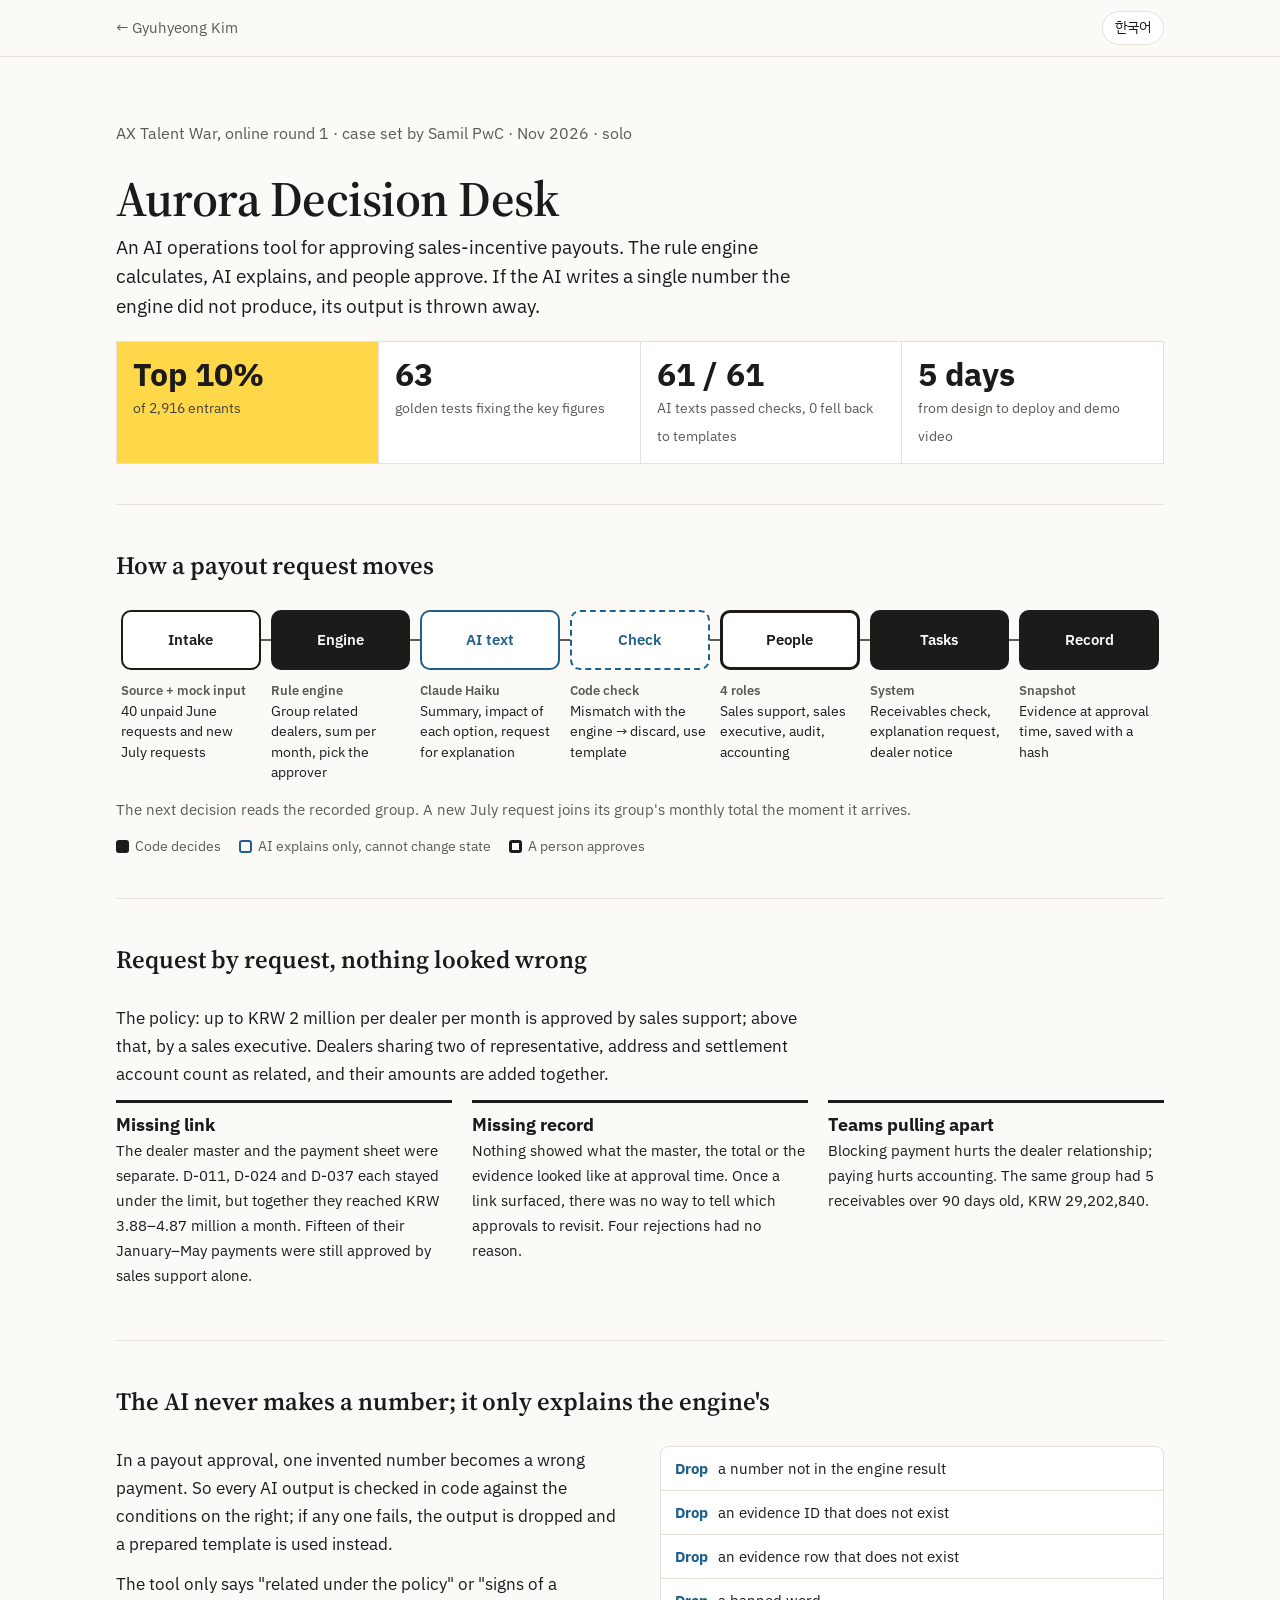
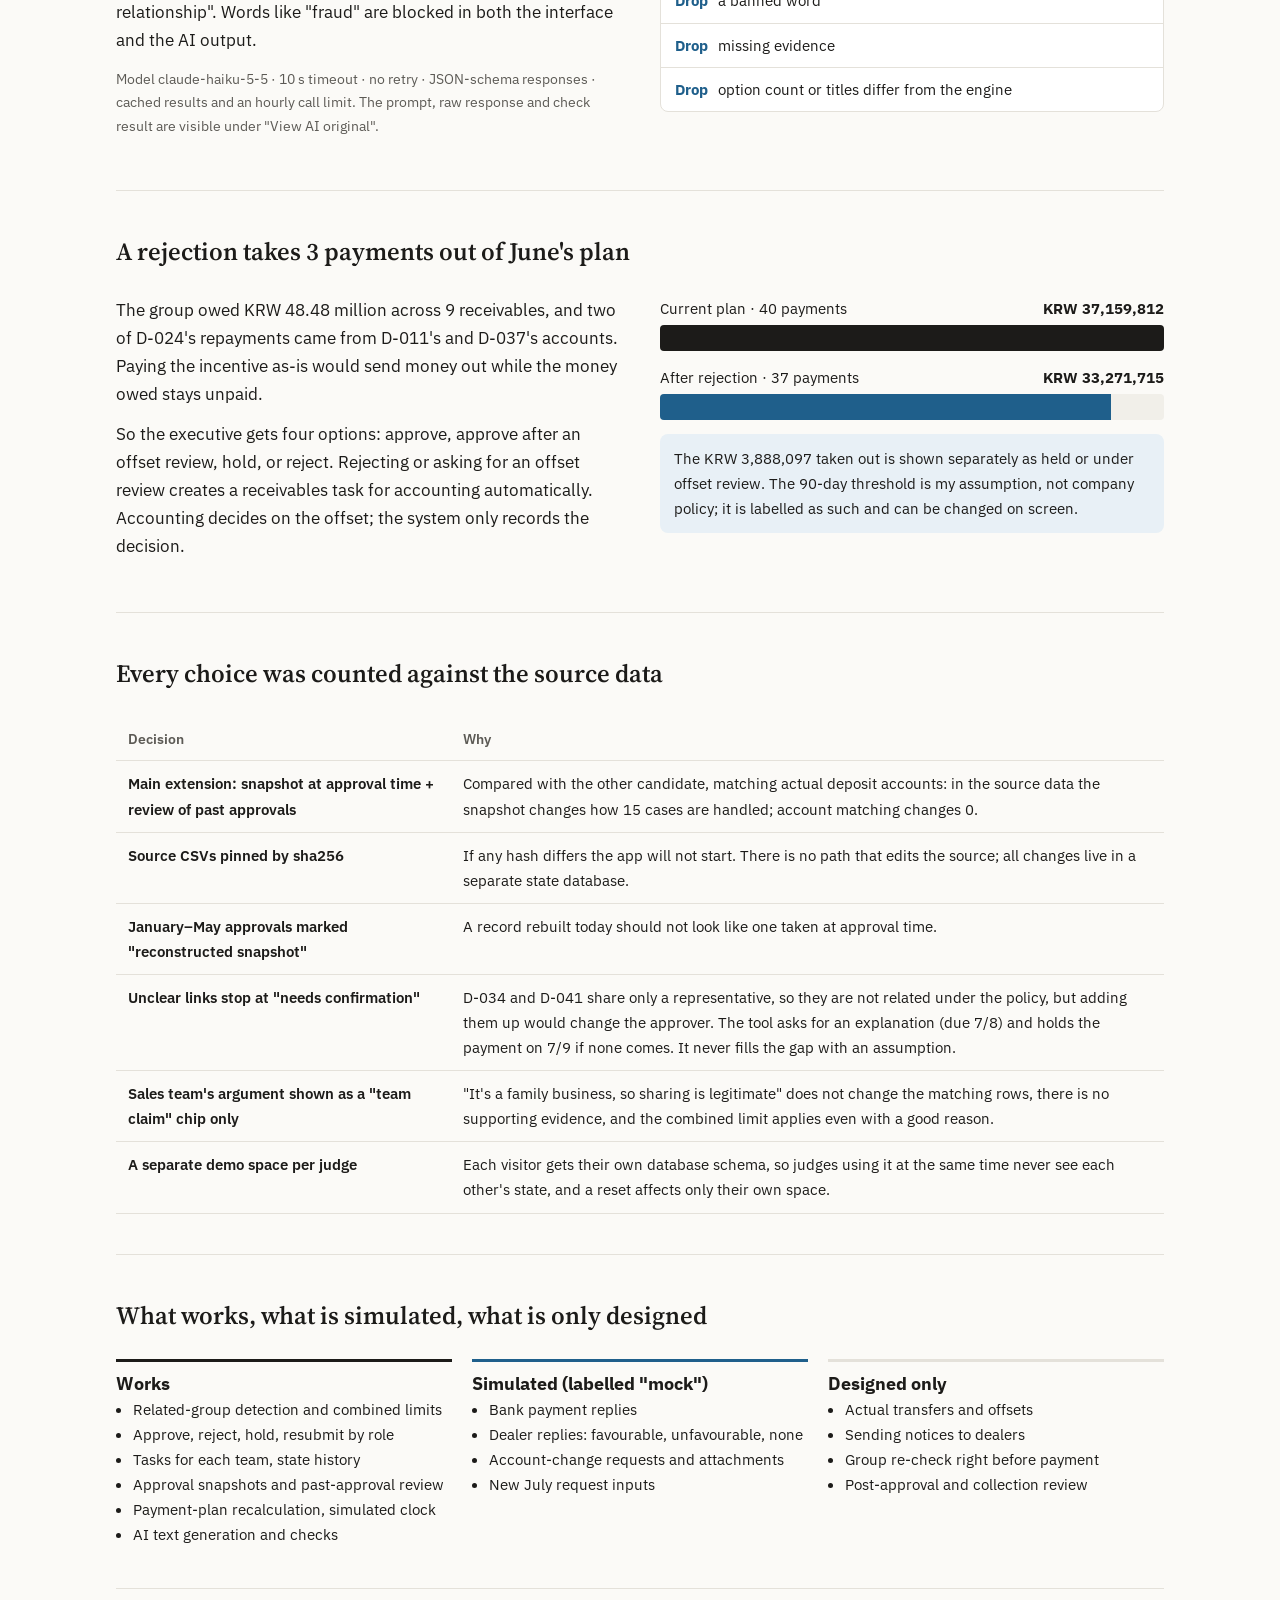
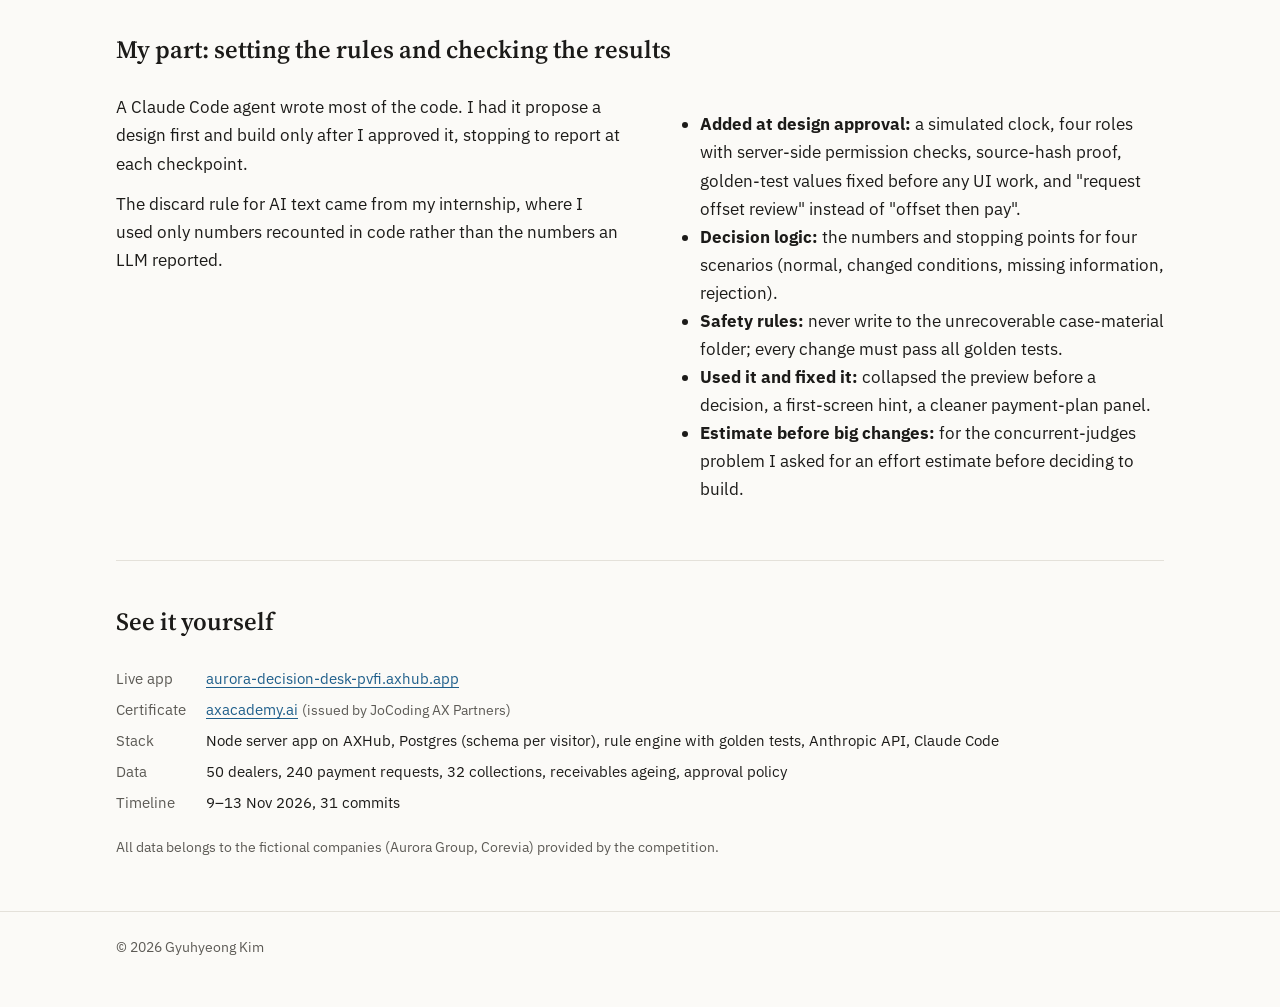
==== aurora-decision-desk.html @ c21381fa "Add Aurora Decision Desk (AX Talent War) case study Co-Authored-By: Claude Opus 5.5 <noreply@anthrop" ====
<!doctype html>
<html lang="en">
<head>
  <meta charset="utf-8">
  <meta name="viewport" content="width=device-width, initial-scale=1">
  <title>Aurora Decision Desk · Gyuhyeong Kim</title>
  <meta name="description" content="Case study: an approval tool for sales-incentive payouts built solo for the AX Talent War (Samil PwC case). Top 10% of 2,916 entrants.">
  <link rel="preconnect" href="https://fonts.googleapis.com">
  <link rel="preconnect" href="https://fonts.gstatic.com" crossorigin>
  <link href="https://fonts.googleapis.com/css2?family=IBM+Plex+Sans+KR:wght@400;600&family=IBM+Plex+Sans:wght@400;600&family=Source+Serif+4:opsz,wght@8..60,600&display=swap" rel="stylesheet">
  <link rel="stylesheet" href="styles.css">
  <script>
    try {
      var saved = localStorage.getItem("lang");
      if (saved === "ko" || saved === "en") document.documentElement.lang = saved;
    } catch (e) {}
  </script>
</head>
<body>
  <a class="skip" href="#main"><span lang="en">Skip to content</span><span lang="ko">본문으로 건너뛰기</span></a>

  <header class="site-header">
    <div class="wrap">
      <a class="back" href="index.html#projects"><span lang="en">← Gyuhyeong Kim</span><span lang="ko">← 김규형</span></a>
      <button class="lang-toggle" type="button" id="lang-toggle" aria-label="한국어로 보기">
        <span lang="en">한국어</span><span lang="ko">English</span>
      </button>
    </div>
  </header>

  <main id="main">
    <div class="wrap">

      <div class="hero">
        <p class="meta"><span lang="en">AX Talent War, online round 1 · case set by Samil PwC · Nov 2026 · solo</span><span lang="ko">AX인재전쟁 온라인 1회차 · 삼일PwC 출제 · 2026년 11월 · 개인 참가</span></p>
        <h1>Aurora Decision Desk</h1>
        <p class="lede">
          <span lang="en">An AI operations tool for approving sales-incentive payouts. The rule engine calculates, AI explains, and people approve. If the AI writes a single number the engine did not produce, its output is thrown away.</span>
          <span lang="ko">판매장려금 지급 승인을 돕는 AI 운영 도구입니다. 계산은 규칙 엔진이, 설명은 AI가, 승인은 사람이 맡습니다. AI가 엔진에 없는 숫자를 하나라도 쓰면 그 출력은 버립니다.</span>
        </p>
        <div class="cs-figs">
          <div class="key"><b><span lang="en">Top 10%</span><span lang="ko">상위 10%</span></b><span><span lang="en">of 2,916 entrants</span><span lang="ko">참가자 2,916명 중</span></span></div>
          <div><b>63</b><span><span lang="en">golden tests fixing the key figures</span><span lang="ko">핵심 숫자를 고정한 골든 테스트</span></span></div>
          <div><b>61 / 61</b><span><span lang="en">AI texts passed checks, 0 fell back to templates</span><span lang="ko">AI 문안 검증 통과, 템플릿 대체 0건</span></span></div>
          <div><b><span lang="en">5 days</span><span lang="ko">5일</span></b><span><span lang="en">from design to deploy and demo video</span><span lang="ko">설계부터 배포·시연 영상까지</span></span></div>
        </div>
      </div>

      <section aria-labelledby="flow-h">
        <h2 id="flow-h"><span lang="en">How a payout request moves</span><span lang="ko">지급 요청이 지나가는 길</span></h2>
        <ol class="route">
          <li><div class="dot"><span lang="en">Intake</span><span lang="ko">접수</span></div><div><div class="who"><span lang="en">Source + mock input</span><span lang="ko">원본 · 모의 입력</span></div><div class="what"><span lang="en">40 unpaid June requests and new July requests</span><span lang="ko">6월 미지급 40건과 7월 새 요청</span></div></div></li>
          <li class="eng"><div class="dot"><span lang="en">Engine</span><span lang="ko">엔진 판정</span></div><div><div class="who"><span lang="en">Rule engine</span><span lang="ko">규칙 엔진</span></div><div class="what"><span lang="en">Group related dealers, sum per month, pick the approver</span><span lang="ko">관련자 그룹, 월 합산, 승인권자 결정</span></div></div></li>
          <li class="ai"><div class="dot"><span lang="en">AI text</span><span lang="ko">AI 문안</span></div><div><div class="who">Claude Haiku</div><div class="what"><span lang="en">Summary, impact of each option, request for explanation</span><span lang="ko">판단 요약, 선택지별 영향, 소명 요청</span></div></div></li>
          <li class="gate"><div class="dot"><span lang="en">Check</span><span lang="ko">검증</span></div><div><div class="who"><span lang="en">Code check</span><span lang="ko">코드 검사</span></div><div class="what"><span lang="en">Mismatch with the engine → discard, use template</span><span lang="ko">엔진 값과 다르면 폐기, 템플릿 사용</span></div></div></li>
          <li class="hum"><div class="dot"><span lang="en">People</span><span lang="ko">사람 승인</span></div><div><div class="who"><span lang="en">4 roles</span><span lang="ko">역할 4개</span></div><div class="what"><span lang="en">Sales support, sales executive, audit, accounting</span><span lang="ko">영업지원팀, 영업임원, 감사, 회계</span></div></div></li>
          <li class="eng"><div class="dot"><span lang="en">Tasks</span><span lang="ko">작업 생성</span></div><div><div class="who"><span lang="en">System</span><span lang="ko">시스템</span></div><div class="what"><span lang="en">Receivables check, explanation request, dealer notice</span><span lang="ko">채권 대사, 소명 요청, 거래처 통보</span></div></div></li>
          <li class="eng"><div class="dot"><span lang="en">Record</span><span lang="ko">상태 기록</span></div><div><div class="who"><span lang="en">Snapshot</span><span lang="ko">스냅샷</span></div><div class="what"><span lang="en">Evidence at approval time, saved with a hash</span><span lang="ko">승인 시점 근거를 해시와 함께 저장</span></div></div></li>
        </ol>
        <p class="loopnote"><span lang="en">The next decision reads the recorded group. A new July request joins its group's monthly total the moment it arrives.</span><span lang="ko">기록된 그룹 판정을 다음 판정이 읽습니다. 7월 새 요청은 접수 즉시 같은 그룹으로 합산됩니다.</span></p>
        <ul class="legend">
          <li><i class="l1"></i><span lang="en">Code decides</span><span lang="ko">코드가 결정</span></li>
          <li><i class="l2"></i><span lang="en">AI explains only, cannot change state</span><span lang="ko">AI는 설명만, 상태는 못 바꿈</span></li>
          <li><i class="l3"></i><span lang="en">A person approves</span><span lang="ko">사람이 승인</span></li>
        </ul>
      </section>

      <section aria-labelledby="problem-h">
        <h2 id="problem-h"><span lang="en">Request by request, nothing looked wrong</span><span lang="ko">건별로 보면 규정 위반이 보이지 않았습니다</span></h2>
        <p style="max-width:var(--measure)"><span lang="en">The policy: up to KRW 2 million per dealer per month is approved by sales support; above that, by a sales executive. Dealers sharing two of representative, address and settlement account count as related, and their amounts are added together.</span><span lang="ko">규정은 거래처별 월 200만 원 이하면 영업지원팀 전결, 넘으면 영업임원 승인입니다. 대표자·주소·정산계좌 중 2개 이상이 같으면 관련자로 보고 금액을 합산합니다.</span></p>
        <div class="cols3">
          <div class="cell"><h3><span lang="en">Missing link</span><span lang="ko">정보 공백</span></h3><p><span lang="en">The dealer master and the payment sheet were separate. D-011, D-024 and D-037 each stayed under the limit, but together they reached KRW 3.88–4.87 million a month. Fifteen of their January–May payments were still approved by sales support alone.</span><span lang="ko">거래처 마스터와 지급표가 따로 있었습니다. D-011·D-024·D-037은 요청이 하나하나 200만 원 이하였지만, 묶으면 매달 388만~487만 원이었습니다. 그런데도 1~5월 15건이 전결로 지급됐습니다.</span></p></div>
          <div class="cell"><h3><span lang="en">Missing record</span><span lang="ko">기록 공백</span></h3><p><span lang="en">Nothing showed what the master, the total or the evidence looked like at approval time. Once a link surfaced, there was no way to tell which approvals to revisit. Four rejections had no reason.</span><span lang="ko">승인 당시의 마스터, 합산액, 근거가 남아 있지 않았습니다. 나중에 관계가 드러나도 어느 승인을 다시 봐야 하는지 알 수 없었습니다. 반려 4건은 사유도 없었습니다.</span></p></div>
          <div class="cell"><h3><span lang="en">Teams pulling apart</span><span lang="ko">부서 간 충돌</span></h3><p><span lang="en">Blocking payment hurts the dealer relationship; paying hurts accounting. The same group had 5 receivables over 90 days old, KRW 29,202,840.</span><span lang="ko">지급을 막으면 영업 관계가, 그대로 지급하면 회계가 부담을 집니다. 같은 그룹에 90일 넘게 회수되지 않은 채권이 5건, 29,202,840원 있었습니다.</span></p></div>
        </div>
      </section>

      <section aria-labelledby="ai-h">
        <h2 id="ai-h"><span lang="en">The AI never makes a number; it only explains the engine's</span><span lang="ko">AI는 숫자를 만들지 않고 엔진 결과를 설명만 합니다</span></h2>
        <div class="cols2">
          <div>
            <p><span lang="en">In a payout approval, one invented number becomes a wrong payment. So every AI output is checked in code against the conditions on the right; if any one fails, the output is dropped and a prepared template is used instead.</span><span lang="ko">승인 결정에서 AI가 지어낸 숫자 하나는 잘못된 지급으로 이어집니다. 그래서 AI 출력은 오른쪽 조건을 코드로 검사하고, 하나라도 걸리면 버린 뒤 미리 만든 템플릿 문안을 씁니다.</span></p>
            <p><span lang="en">The tool only says "related under the policy" or "signs of a relationship". Words like "fraud" are blocked in both the interface and the AI output.</span><span lang="ko">판정 표현은 "규정상 동일 관련자"와 "관계 정황"까지만 씁니다. "부정" 같은 단정 표현은 화면 문구와 AI 출력 모두에서 금지어로 막습니다.</span></p>
            <p class="note"><span lang="en">Model claude-haiku-5-5 · 10 s timeout · no retry · JSON-schema responses · cached results and an hourly call limit. The prompt, raw response and check result are visible under "View AI original".</span><span lang="ko">모델 claude-haiku-5-5 · 타임아웃 10초 · 재시도 없음 · JSON 스키마 응답 · 결과 캐시와 시간당 호출 제한. 프롬프트, 원래 응답, 검증 결과는 화면의 "AI 원문 보기"에서 확인할 수 있습니다.</span></p>
          </div>
          <ul class="gate-list">
            <li><b><span lang="en">Drop</span><span lang="ko">폐기</span></b><span lang="en">a number not in the engine result</span><span lang="ko">엔진 결과에 없는 숫자</span></li>
            <li><b><span lang="en">Drop</span><span lang="ko">폐기</span></b><span lang="en">an evidence ID that does not exist</span><span lang="ko">없는 근거 ID</span></li>
            <li><b><span lang="en">Drop</span><span lang="ko">폐기</span></b><span lang="en">an evidence row that does not exist</span><span lang="ko">없는 근거 행</span></li>
            <li><b><span lang="en">Drop</span><span lang="ko">폐기</span></b><span lang="en">a banned word</span><span lang="ko">금지어 사용</span></li>
            <li><b><span lang="en">Drop</span><span lang="ko">폐기</span></b><span lang="en">missing evidence</span><span lang="ko">근거 누락</span></li>
            <li><b><span lang="en">Drop</span><span lang="ko">폐기</span></b><span lang="en">option count or titles differ from the engine</span><span lang="ko">선택지 수나 제목이 엔진과 다름</span></li>
          </ul>
        </div>
      </section>

      <section aria-labelledby="impact-h">
        <h2 id="impact-h"><span lang="en">A rejection takes 3 payments out of June's plan</span><span lang="ko">영업임원이 거절하면 6월 지급 계획이 3건 줄어듭니다</span></h2>
        <div class="cols2">
          <div>
            <p><span lang="en">The group owed KRW 48.48 million across 9 receivables, and two of D-024's repayments came from D-011's and D-037's accounts. Paying the incentive as-is would send money out while the money owed stays unpaid.</span><span lang="ko">같은 그룹에는 미회수 채권 9건 4,848만 원이 있었습니다. D-024가 갚은 돈 2건은 D-011과 D-037의 계좌에서 들어왔습니다. 장려금을 그대로 주면 받을 돈은 그대로 둔 채 줄 돈만 나갑니다.</span></p>
            <p><span lang="en">So the executive gets four options: approve, approve after an offset review, hold, or reject. Rejecting or asking for an offset review creates a receivables task for accounting automatically. Accounting decides on the offset; the system only records the decision.</span><span lang="ko">그래서 영업임원의 선택지를 승인, 상계 검토 요청 후 승인, 보류, 거절 네 가지로 만들었습니다. 거절이나 상계 검토를 고르면 회계에 채권 대사 작업이 자동으로 생깁니다. 상계 실행은 회계가 정하고, 시스템은 그 결정만 기록합니다.</span></p>
          </div>
          <div>
            <div class="bars">
              <div class="bar"><div class="lab"><span><span lang="en">Current plan · 40 payments</span><span lang="ko">지금 계획 · 40건</span></span><b>KRW 37,159,812</b></div><div class="track"><div class="fill" style="width:100%"></div></div></div>
              <div class="bar"><div class="lab"><span><span lang="en">After rejection · 37 payments</span><span lang="ko">거절 반영 뒤 · 37건</span></span><b>KRW 33,271,715</b></div><div class="track"><div class="fill after" style="width:89.5%"></div></div></div>
            </div>
            <p class="callout"><span lang="en">The KRW 3,888,097 taken out is shown separately as held or under offset review. The 90-day threshold is my assumption, not company policy; it is labelled as such and can be changed on screen.</span><span lang="ko">빠진 3,888,097원은 보류와 상계 검토로 따로 표시됩니다. 90일 기준은 회사 규정이 아니라 제가 세운 가정이며, 화면에 가정으로 표시하고 바꿀 수 있게 했습니다.</span></p>
          </div>
        </div>
      </section>

      <section aria-labelledby="dec-h">
        <h2 id="dec-h"><span lang="en">Every choice was counted against the source data</span><span lang="ko">판단마다 원본에서 근거를 셌습니다</span></h2>
        <div class="scroll">
          <table class="cs-table">
            <thead><tr><th><span lang="en">Decision</span><span lang="ko">결정</span></th><th><span lang="en">Why</span><span lang="ko">근거</span></th></tr></thead>
            <tbody>
              <tr><td><span lang="en">Main extension: snapshot at approval time + review of past approvals</span><span lang="ko">필수 확장은 승인 시점 스냅샷과 과거 승인 재검토</span></td><td><span lang="en">Compared with the other candidate, matching actual deposit accounts: in the source data the snapshot changes how 15 cases are handled; account matching changes 0.</span><span lang="ko">다른 후보인 실입금 계좌 대조와 비교했습니다. 원본에서 처리가 실제로 바뀌는 건수가 스냅샷 쪽은 15건, 계좌 대조는 0건이었습니다.</span></td></tr>
              <tr><td><span lang="en">Source CSVs pinned by sha256</span><span lang="ko">원본 CSV 4개를 sha256으로 고정</span></td><td><span lang="en">If any hash differs the app will not start. There is no path that edits the source; all changes live in a separate state database.</span><span lang="ko">해시가 하나라도 다르면 앱이 시작되지 않습니다. 앱에는 원본을 고치는 경로가 없고, 변경은 별도 상태 DB에만 남습니다.</span></td></tr>
              <tr><td><span lang="en">January–May approvals marked "reconstructed snapshot"</span><span lang="ko">당시 기록이 없는 1~5월 승인은 "재구성 스냅샷"으로 표시</span></td><td><span lang="en">A record rebuilt today should not look like one taken at approval time.</span><span lang="ko">지금 재구성한 기록을 승인 당시 기록처럼 보이게 하지 않으려는 것입니다.</span></td></tr>
              <tr><td><span lang="en">Unclear links stop at "needs confirmation"</span><span lang="ko">관련 여부가 불분명하면 "확인 필요"로 멈춤</span></td><td><span lang="en">D-034 and D-041 share only a representative, so they are not related under the policy, but adding them up would change the approver. The tool asks for an explanation (due 7/8) and holds the payment on 7/9 if none comes. It never fills the gap with an assumption.</span><span lang="ko">D-034·D-041은 대표자만 같아 규정상 관련자는 아니지만, 합산하면 승인권자가 바뀝니다. 그래서 소명을 요청하고(기한 7/8), 회신이 없으면 7/9에 보류합니다. 가정으로 결론을 채우지 않습니다.</span></td></tr>
              <tr><td><span lang="en">Sales team's argument shown as a "team claim" chip only</span><span lang="ko">영업팀 주장은 "부서 주장" 칩으로만 표시</span></td><td><span lang="en">"It's a family business, so sharing is legitimate" does not change the matching rows, there is no supporting evidence, and the combined limit applies even with a good reason.</span><span lang="ko">"가족 경영이라 공유가 정당하다"는 주장이 있어도 일치 근거 행이 그대로이고 증빙이 없습니다. 정당한 사유가 있어도 합산 한도는 적용됩니다.</span></td></tr>
              <tr><td><span lang="en">A separate demo space per judge</span><span lang="ko">심사위원별 시연 공간 분리</span></td><td><span lang="en">Each visitor gets their own database schema, so judges using it at the same time never see each other's state, and a reset affects only their own space.</span><span lang="ko">여러 명이 동시에 접속해도 상태가 섞이지 않도록 접속마다 별도 DB 스키마를 만들고, 초기화는 자기 공간에만 적용됩니다.</span></td></tr>
            </tbody>
          </table>
        </div>
      </section>

      <section aria-labelledby="scope-h">
        <h2 id="scope-h"><span lang="en">What works, what is simulated, what is only designed</span><span lang="ko">된 것과 안 된 것을 나눠서 밝혔습니다</span></h2>
        <div class="cols3">
          <div class="cell"><h3><span lang="en">Works</span><span lang="ko">실제 작동</span></h3><ul>
            <li><span lang="en">Related-group detection and combined limits</span><span lang="ko">관련자 그룹 판정과 합산 한도</span></li>
            <li><span lang="en">Approve, reject, hold, resubmit by role</span><span lang="ko">역할별 승인·거절·보류·재상신</span></li>
            <li><span lang="en">Tasks for each team, state history</span><span lang="ko">부서별 작업 자동 생성, 상태 기록</span></li>
            <li><span lang="en">Approval snapshots and past-approval review</span><span lang="ko">승인 스냅샷과 과거 승인 재검토</span></li>
            <li><span lang="en">Payment-plan recalculation, simulated clock</span><span lang="ko">지급 계획 재계산, 시뮬레이션 시계</span></li>
            <li><span lang="en">AI text generation and checks</span><span lang="ko">AI 문안 생성과 검증</span></li>
          </ul></div>
          <div class="cell c2"><h3><span lang="en">Simulated (labelled "mock")</span><span lang="ko">모의 처리 ("모의" 표시)</span></h3><ul>
            <li><span lang="en">Bank payment replies</span><span lang="ko">은행 지급 회신</span></li>
            <li><span lang="en">Dealer replies: favourable, unfavourable, none</span><span lang="ko">거래처 소명 회신(유리·불리·무회신)</span></li>
            <li><span lang="en">Account-change requests and attachments</span><span lang="ko">계좌 변경 신청과 첨부 증빙</span></li>
            <li><span lang="en">New July request inputs</span><span lang="ko">7월 새 지급 요청 입력값</span></li>
          </ul></div>
          <div class="cell c3"><h3><span lang="en">Designed only</span><span lang="ko">설계만</span></h3><ul>
            <li><span lang="en">Actual transfers and offsets</span><span lang="ko">실제 송금·상계 실행</span></li>
            <li><span lang="en">Sending notices to dealers</span><span lang="ko">거래처 실제 발송</span></li>
            <li><span lang="en">Group re-check right before payment</span><span lang="ko">지급 직전 그룹 재확인</span></li>
            <li><span lang="en">Post-approval and collection review</span><span lang="ko">사후 승인·회수 검토</span></li>
          </ul></div>
        </div>
      </section>

      <section aria-labelledby="role-h">
        <h2 id="role-h"><span lang="en">My part: setting the rules and checking the results</span><span lang="ko">제 역할은 판단 기준을 정하고 결과를 확인하는 것이었습니다</span></h2>
        <div class="cols2">
          <div>
            <p><span lang="en">A Claude Code agent wrote most of the code. I had it propose a design first and build only after I approved it, stopping to report at each checkpoint.</span><span lang="ko">코드 대부분은 Claude Code 에이전트가 썼습니다. 저는 설계안을 먼저 받아 승인한 뒤에만 구현하게 했고, 체크포인트마다 멈추고 보고하게 했습니다.</span></p>
            <p><span lang="en">The discard rule for AI text came from my internship, where I used only numbers recounted in code rather than the numbers an LLM reported.</span><span lang="ko">LLM이 보고한 숫자 대신 코드로 다시 센 값만 쓴 인턴 경험이 AI 문안 폐기 규칙으로 이어졌습니다.</span></p>
          </div>
          <ul>
            <li><span lang="en"><strong>Added at design approval:</strong> a simulated clock, four roles with server-side permission checks, source-hash proof, golden-test values fixed before any UI work, and "request offset review" instead of "offset then pay".</span><span lang="ko"><strong>설계 승인 때 더한 것:</strong> 시뮬레이션 시계, 역할 4개와 서버 권한 검사, 원본 해시 증명, 골든 테스트 기대값 고정(통과 전 화면 작업 금지), "상계 후 지급" 대신 "상계 검토 요청".</span></li>
            <li><span lang="en"><strong>Decision logic:</strong> the numbers and stopping points for four scenarios (normal, changed conditions, missing information, rejection).</span><span lang="ko"><strong>판정 논리 지정:</strong> 시나리오 4개(정상, 조건 변경, 정보 부족, 거절)의 숫자와 멈출 지점.</span></li>
            <li><span lang="en"><strong>Safety rules:</strong> never write to the unrecoverable case-material folder; every change must pass all golden tests.</span><span lang="ko"><strong>안전 규칙:</strong> 복구할 수 없는 문제 자료 폴더에는 쓰지 않기, 수정 뒤 골든 테스트 전부 통과 확인.</span></li>
            <li><span lang="en"><strong>Used it and fixed it:</strong> collapsed the preview before a decision, a first-screen hint, a cleaner payment-plan panel.</span><span lang="ko"><strong>직접 써 보고 고침:</strong> 판정 전 미리보기 접기, 첫 화면 안내, 지급 계획 패널 정리.</span></li>
            <li><span lang="en"><strong>Estimate before big changes:</strong> for the concurrent-judges problem I asked for an effort estimate before deciding to build.</span><span lang="ko"><strong>큰 변경은 작업량부터:</strong> 심사위원 동시 접속 문제는 구현 전에 추정만 받고 결정.</span></li>
          </ul>
        </div>
      </section>

      <section aria-labelledby="links-h">
        <h2 id="links-h"><span lang="en">See it yourself</span><span lang="ko">확인할 수 있는 곳</span></h2>
        <dl class="cs-links">
          <dt><span lang="en">Live app</span><span lang="ko">배포 앱</span></dt><dd><a href="https://aurora-decision-desk-pvfi.axhub.app">aurora-decision-desk-pvfi.axhub.app</a></dd>
          <dt><span lang="en">Certificate</span><span lang="ko">인증서</span></dt><dd><a href="https://axacademy.ai/axwar/cert/KYoa614kNjyVQr7mn4xbeoec">axacademy.ai</a> <span class="note"><span lang="en">(issued by JoCoding AX Partners)</span><span lang="ko">(발급 조코딩AX파트너스)</span></span></dd>
          <dt><span lang="en">Stack</span><span lang="ko">스택</span></dt><dd><span lang="en">Node server app on AXHub, Postgres (schema per visitor), rule engine with golden tests, Anthropic API, Claude Code</span><span lang="ko">Node 서버 앱(AXHub 배포), Postgres(방문자별 스키마), 규칙 엔진과 골든 테스트, Anthropic API, Claude Code</span></dd>
          <dt><span lang="en">Data</span><span lang="ko">데이터</span></dt><dd><span lang="en">50 dealers, 240 payment requests, 32 collections, receivables ageing, approval policy</span><span lang="ko">거래처 마스터 50곳, 지급 요청 240건, 회수 입금 32건, 채권 연령, 승인 권한 규정</span></dd>
          <dt><span lang="en">Timeline</span><span lang="ko">기간</span></dt><dd><span lang="en">9–13 Nov 2026, 31 commits</span><span lang="ko">2026-11-09 ~ 11-13, 커밋 31개</span></dd>
        </dl>
        <p class="note" style="margin-top:20px"><span lang="en">All data belongs to the fictional companies (Aurora Group, Corevia) provided by the competition.</span><span lang="ko">데이터는 대회가 제공한 가상 기업(Aurora 그룹, Corevia)의 자료입니다.</span></p>
      </section>
    </div>
  </main>

  <footer>
    <div class="wrap">
      <span lang="en">© 2026 Gyuhyeong Kim</span><span lang="ko">© 2026 김규형</span>
    </div>
  </footer>

  <script>
    (function () {
      var root = document.documentElement;
      var btn = document.getElementById("lang-toggle");
      function sync() {
        btn.setAttribute("aria-label", root.lang === "ko" ? "View in English" : "한국어로 보기");
      }
      btn.addEventListener("click", function () {
        root.lang = root.lang === "ko" ? "en" : "ko";
        try { localStorage.setItem("lang", root.lang); } catch (e) {}
        sync();
      });
      sync();
    })();
  </script>
</body>
</html>
---- styles.css ----
:root {
  --bg: #fbfaf7;
  --surface: #ffffff;
  --text: #1c1b19;
  --muted: #5c5a55;
  --line: #e4e1da;
  --accent: #1f5f8b;
  --accent-soft: #e8f0f6;
  --tag-bg: #f1efe9;
  --maxw: 1080px;
  --measure: 70ch;
  --sans: "IBM Plex Sans", "IBM Plex Sans KR", system-ui, -apple-system, "Segoe UI", sans-serif;
  --serif: "Source Serif 4", Georgia, "Noto Serif KR", serif;
  color-scheme: light;
}

@media (prefers-color-scheme: dark) {
  :root:not([data-theme="light"]) {
    --bg: #141413;
    --surface: #1c1c1a;
    --text: #ecebe6;
    --muted: #a9a69e;
    --line: #2f2e2b;
    --accent: #8cc3eb;
    --accent-soft: #1d2a34;
    --tag-bg: #262522;
    color-scheme: dark;
  }
}

*, *::before, *::after { box-sizing: border-box; }

html { -webkit-text-size-adjust: 100%; }

body {
  margin: 0;
  background: var(--bg);
  color: var(--text);
  font-family: var(--sans);
  font-size: 17px;
  line-height: 1.65;
  overflow-wrap: anywhere;
}

/* Language switching: English is the default; Korean shows when <html lang="ko">. */
html[lang="en"] [lang="ko"] { display: none !important; }
html[lang="ko"] [lang="en"] { display: none !important; }
html[lang="ko"] body { word-break: keep-all; }

a { color: var(--accent); text-underline-offset: 3px; }
a:hover { text-decoration-thickness: 2px; }
a:focus-visible, button:focus-visible {
  outline: 2px solid var(--accent);
  outline-offset: 3px;
  border-radius: 4px;
}

.skip {
  position: absolute; left: -9999px; top: 0;
  background: var(--surface); color: var(--text); padding: 8px 12px;
}
.skip:focus { left: 16px; top: 16px; z-index: 10; }

.wrap {
  max-width: var(--maxw);
  margin: 0 auto;
  padding: 0 16px;
}

/* Header */
.site-header {
  position: sticky; top: 0; z-index: 5;
  background: color-mix(in srgb, var(--bg) 92%, transparent);
  backdrop-filter: blur(6px);
  border-bottom: 1px solid var(--line);
}
.site-header .wrap {
  display: flex; align-items: center; justify-content: space-between;
  gap: 12px; min-height: 56px;
}
.site-header nav ul {
  display: flex; flex-wrap: wrap; gap: 4px 16px;
  list-style: none; margin: 0; padding: 0;
  font-size: 15px;
}
.site-header nav a { color: var(--muted); text-decoration: none; }
.site-header nav a:hover { color: var(--text); }
.lang-toggle {
  flex: none;
  font: inherit; font-size: 14px;
  color: var(--text); background: var(--surface);
  border: 1px solid var(--line); border-radius: 999px;
  padding: 4px 12px; cursor: pointer;
}
.lang-toggle:hover { border-color: var(--muted); }

/* Hero */
.hero { padding: 64px 0 40px; }
.hero h1 {
  font-family: var(--serif);
  font-weight: 600;
  font-size: clamp(2.1rem, 7vw, 3.1rem);
  line-height: 1.15;
  margin: 0 0 4px;
  letter-spacing: -0.01em;
}
.hero .alt-name { color: var(--muted); font-size: 1rem; margin: 0 0 20px; }
.hero .lede {
  font-size: 1.2rem; line-height: 1.55;
  margin: 0 0 20px; max-width: 36em;
}
.hero .meta { color: var(--muted); margin: 0 0 24px; font-size: 0.97rem; }
.hero .links { display: flex; flex-wrap: wrap; gap: 8px 20px; margin: 0; padding: 0; list-style: none; }

/* Sections */
section { padding: 40px 0; border-top: 1px solid var(--line); }
h2 {
  font-family: var(--serif);
  font-size: 1.55rem; font-weight: 600;
  margin: 0 0 24px;
}
h3 { font-size: 1.1rem; margin: 0; line-height: 1.4; }
p { margin: 0 0 12px; }

/* Highlights */
.highlights { padding: 0 0 40px; border-top: 0; }
.highlights ul {
  list-style: none; margin: 0; padding: 0;
  display: grid; gap: 12px;
}
.highlights li {
  background: var(--accent-soft);
  border-radius: 10px;
  padding: 16px 18px;
  line-height: 1.5;
}
.highlights strong { display: block; font-size: 1.05rem; margin-bottom: 4px; }
.highlights li > span { color: var(--muted); font-size: 0.95rem; }

/* Projects */
.projects { display: grid; gap: 20px; }
.project {
  background: var(--surface);
  border: 1px solid var(--line);
  border-radius: 12px;
  padding: 22px;
  display: flex; flex-direction: column; gap: 10px;
  min-width: 0;
}
.project h3 { font-size: 1.28rem; line-height: 1.3; font-weight: 600; }
.project .summary { margin: 0; font-size: 1.02rem; line-height: 1.55; max-width: var(--measure); }
.project .meta { margin: 0; color: var(--muted); font-size: 0.9rem; }
.project .points { margin: 2px 0 0; padding-left: 1.1em; line-height: 1.5; }
.project .points li { margin-bottom: 4px; }
.project .tags { margin-top: 4px; }
.tags { display: flex; flex-wrap: wrap; gap: 6px; list-style: none; padding: 0; margin: 0; }
.tags li {
  background: var(--tag-bg); border-radius: 4px;
  font-size: 0.8rem; padding: 2px 8px; margin: 0;
}
.repo { margin: 0; font-size: 0.93rem; }
.repo .private { color: var(--muted); }

details { margin-top: 2px; }
details summary {
  cursor: pointer; color: var(--accent);
  font-size: 0.93rem; width: fit-content;
}
details[open] summary { margin-bottom: 8px; }
details dl { margin: 0; display: grid; gap: 6px; }
details dt {
  font-size: 0.75rem; font-weight: 600; letter-spacing: 0.06em;
  text-transform: uppercase; color: var(--muted);
}
html[lang="ko"] details dt { letter-spacing: 0; text-transform: none; }
details dd { margin: 0 0 6px; font-size: 0.95rem; line-height: 1.6; }
details ul { margin: 0; padding-left: 1.1em; }
details li { margin-bottom: 4px; }
details p { font-size: 0.95rem; color: var(--muted); max-width: var(--measure); }

.also { margin-top: 32px; max-width: var(--measure); }
.also h3 { margin-bottom: 8px; }
.also ul { padding-left: 1.1em; margin: 0; }
.also li { margin-bottom: 6px; }

/* Timeline */
.timeline { list-style: none; margin: 0; padding: 0; max-width: 880px; }
.timeline li {
  display: grid;
  grid-template-columns: 10rem 1fr;
  gap: 2px 20px;
  padding: 12px 0;
  border-bottom: 1px solid var(--line);
}
.timeline li:last-child { border-bottom: 0; }
.timeline .when { color: var(--muted); font-size: 0.9rem; font-variant-numeric: tabular-nums; padding-top: 2px; }
.timeline .head { line-height: 1.45; }
.timeline .org { font-weight: 600; }
.timeline .role { color: var(--muted); }
.timeline p { margin: 2px 0 0; font-size: 0.95rem; max-width: var(--measure); }
.subhead { font-size: 1rem; margin: 32px 0 4px; color: var(--muted); font-weight: 600; }

/* Skills */
.skills { display: grid; gap: 16px; margin: 0; max-width: 880px; }
.skills dt { font-weight: 600; }
.skills dd { margin: 2px 0 0; color: var(--text); }

/* Contact */
.contact p { max-width: 34em; }
.contact .links { list-style: none; padding: 0; margin: 16px 0 0; display: grid; gap: 6px; }

footer { border-top: 1px solid var(--line); padding: 24px 0 48px; color: var(--muted); font-size: 0.88rem; }

@media (max-width: 560px) {
  body { font-size: 16px; }
  .hero { padding: 40px 0 28px; }
  .site-header nav ul { gap: 2px 12px; font-size: 14px; }
  .timeline li { grid-template-columns: 1fr; gap: 2px; }
  .project { padding: 16px; }
}

@media (max-width: 560px) {
  .site-header { position: static; }
  .site-header .wrap { align-items: flex-start; padding-top: 12px; padding-bottom: 12px; }
}

@media (prefers-reduced-motion: no-preference) {
  html { scroll-behavior: smooth; }
}

@media (min-width: 900px) {
  .projects { grid-template-columns: 1fr 1fr; align-items: start; }
  .highlights ul { grid-template-columns: repeat(2, 1fr); }
}

/* Case study page */
.back { font-size: 15px; color: var(--muted); text-decoration: none; }
.back:hover { color: var(--text); }
.cs-figs { display: grid; grid-template-columns: repeat(auto-fit, minmax(10em, 1fr)); gap: 1px; background: var(--line); border: 1px solid var(--line); margin: 8px 0 0; }
.cs-figs div { background: var(--surface); padding: 14px 16px; }
.cs-figs b { display: block; font-size: clamp(1.5rem, 3.4vw, 2rem); line-height: 1.15; white-space: nowrap; }
.cs-figs div > span { font-size: 0.88rem; color: var(--muted); }
.cs-figs .key { background: #ffd84a; color: #1c1b19; }
.cs-figs .key > span { color: #46433a; }
.route { list-style: none; margin: 0; padding: 0; display: grid; grid-template-columns: repeat(7, minmax(0, 1fr)); }
.route li { position: relative; padding: 0 5px; min-width: 0; }
.route .dot { height: 60px; border: 2px solid var(--text); border-radius: 10px; display: flex; align-items: center; justify-content: center; text-align: center; font-weight: 600; font-size: 0.95rem; line-height: 1.25; padding: 0 4px; background: var(--surface); position: relative; z-index: 1; }
.route .eng .dot { background: var(--text); color: var(--bg); }
.route .ai .dot { border-color: var(--accent); color: var(--accent); }
.route .gate .dot { border-color: var(--accent); color: var(--accent); border-style: dashed; }
.route .hum .dot { border-width: 3px; }
.route li:not(:last-child)::after { content: ""; position: absolute; top: 29px; right: -5px; width: 10px; height: 2px; background: var(--muted); }
.route .who { font-size: 0.8rem; font-weight: 600; color: var(--muted); margin-top: 10px; }
.route .what { font-size: 0.88rem; line-height: 1.45; }
.loopnote { color: var(--muted); font-size: 0.93rem; margin-top: 16px; }
.legend { display: flex; flex-wrap: wrap; gap: 8px 18px; font-size: 0.88rem; color: var(--muted); list-style: none; padding: 0; margin: 8px 0 0; }
.legend i { display: inline-block; width: 13px; height: 13px; border: 2px solid var(--text); border-radius: 3px; vertical-align: -2px; margin-right: 6px; }
.legend .l1 { background: var(--text); }
.legend .l2 { border-color: var(--accent); }
.legend .l3 { border-width: 3px; }
.cols3 { display: grid; gap: 20px; }
.cols2 { display: grid; gap: 24px; align-items: start; }
.cell { border-top: 3px solid var(--text); padding-top: 10px; }
.cell p, .cell ul { font-size: 0.95rem; }
.cell ul { padding-left: 1.1em; margin: 0; }
.cell.c2 { border-color: var(--accent); }
.cell.c3 { border-color: var(--line); }
.gate-list { list-style: none; margin: 0; padding: 0; border: 1px solid var(--line); border-radius: 8px; background: var(--surface); }
.gate-list li { padding: 9px 14px; border-top: 1px solid var(--line); font-size: 0.95rem; }
.gate-list li:first-child { border-top: 0; }
.gate-list b { color: var(--accent); margin-right: 10px; }
.note { color: var(--muted); font-size: 0.9rem; }
.bars { display: grid; gap: 14px; }
.bar .lab { display: flex; justify-content: space-between; gap: 12px; font-size: 0.95rem; margin-bottom: 4px; }
.bar .lab b { white-space: nowrap; font-variant-numeric: tabular-nums; }
.track { height: 26px; background: var(--tag-bg); border-radius: 4px; overflow: hidden; }
.fill { height: 100%; background: var(--text); }
.fill.after { background: var(--accent); }
.callout { background: var(--accent-soft); border-radius: 8px; padding: 12px 14px; font-size: 0.95rem; margin-top: 14px; }
.scroll { overflow-x: auto; }
.cs-table { border-collapse: collapse; width: 100%; font-size: 0.95rem; }
.cs-table th, .cs-table td { text-align: left; vertical-align: top; padding: 10px 12px; border-bottom: 1px solid var(--line); }
.cs-table th { color: var(--muted); font-size: 0.85rem; font-weight: 600; }
.cs-table td:first-child { font-weight: 600; width: 32%; }
.cs-links { display: grid; grid-template-columns: max-content minmax(0, 1fr); gap: 6px 20px; margin: 0; font-size: 0.95rem; }
.cs-links dt { color: var(--muted); }
.cs-links dd { margin: 0; }
@media (min-width: 760px) {
  .cols3 { grid-template-columns: repeat(3, minmax(0, 1fr)); }
  .cols2 { grid-template-columns: repeat(2, minmax(0, 1fr)); gap: 40px; }
}
@media (max-width: 759px) {
  .route { grid-template-columns: minmax(0, 1fr); }
  .route li { display: grid; grid-template-columns: 116px minmax(0, 1fr); gap: 14px; padding: 0 0 18px; }
  .route .dot { height: 50px; }
  .route li:not(:last-child)::after { top: 50px; left: 57px; right: auto; width: 2px; height: 18px; }
  .route .who { margin-top: 2px; }
}
@media (max-width: 560px) {
  .cs-table thead { display: none; }
  .cs-table tr { display: grid; padding: 10px 0; border-bottom: 1px solid var(--line); }
  .cs-table td { display: block; border: 0; padding: 2px 0; width: auto; }
  .cs-links { grid-template-columns: minmax(0, 1fr); }
  .cs-links dt { margin-top: 6px; }
}

/* Korean headings: the serif has no Hangul, so use the Korean sans for consistent rendering. */
html[lang="ko"] h1, html[lang="ko"] h2 { font-family: var(--sans); font-weight: 600; }
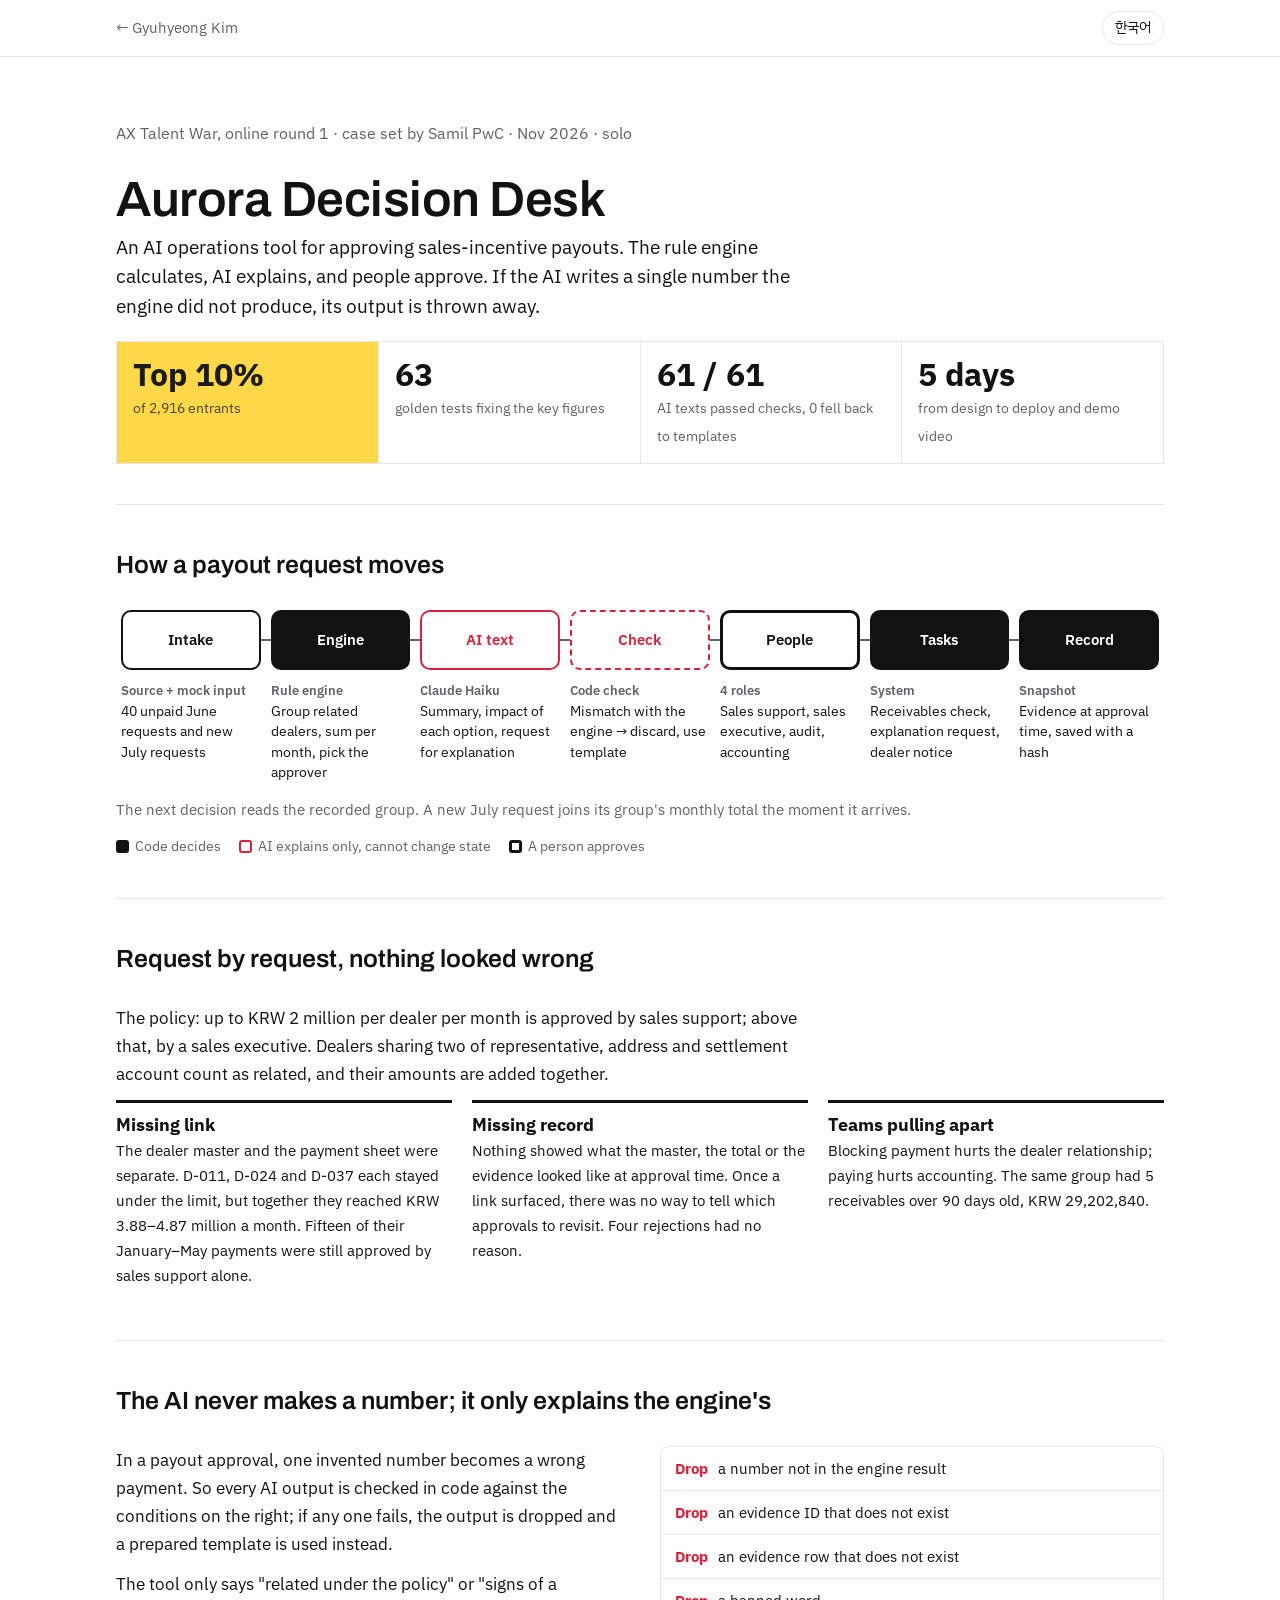
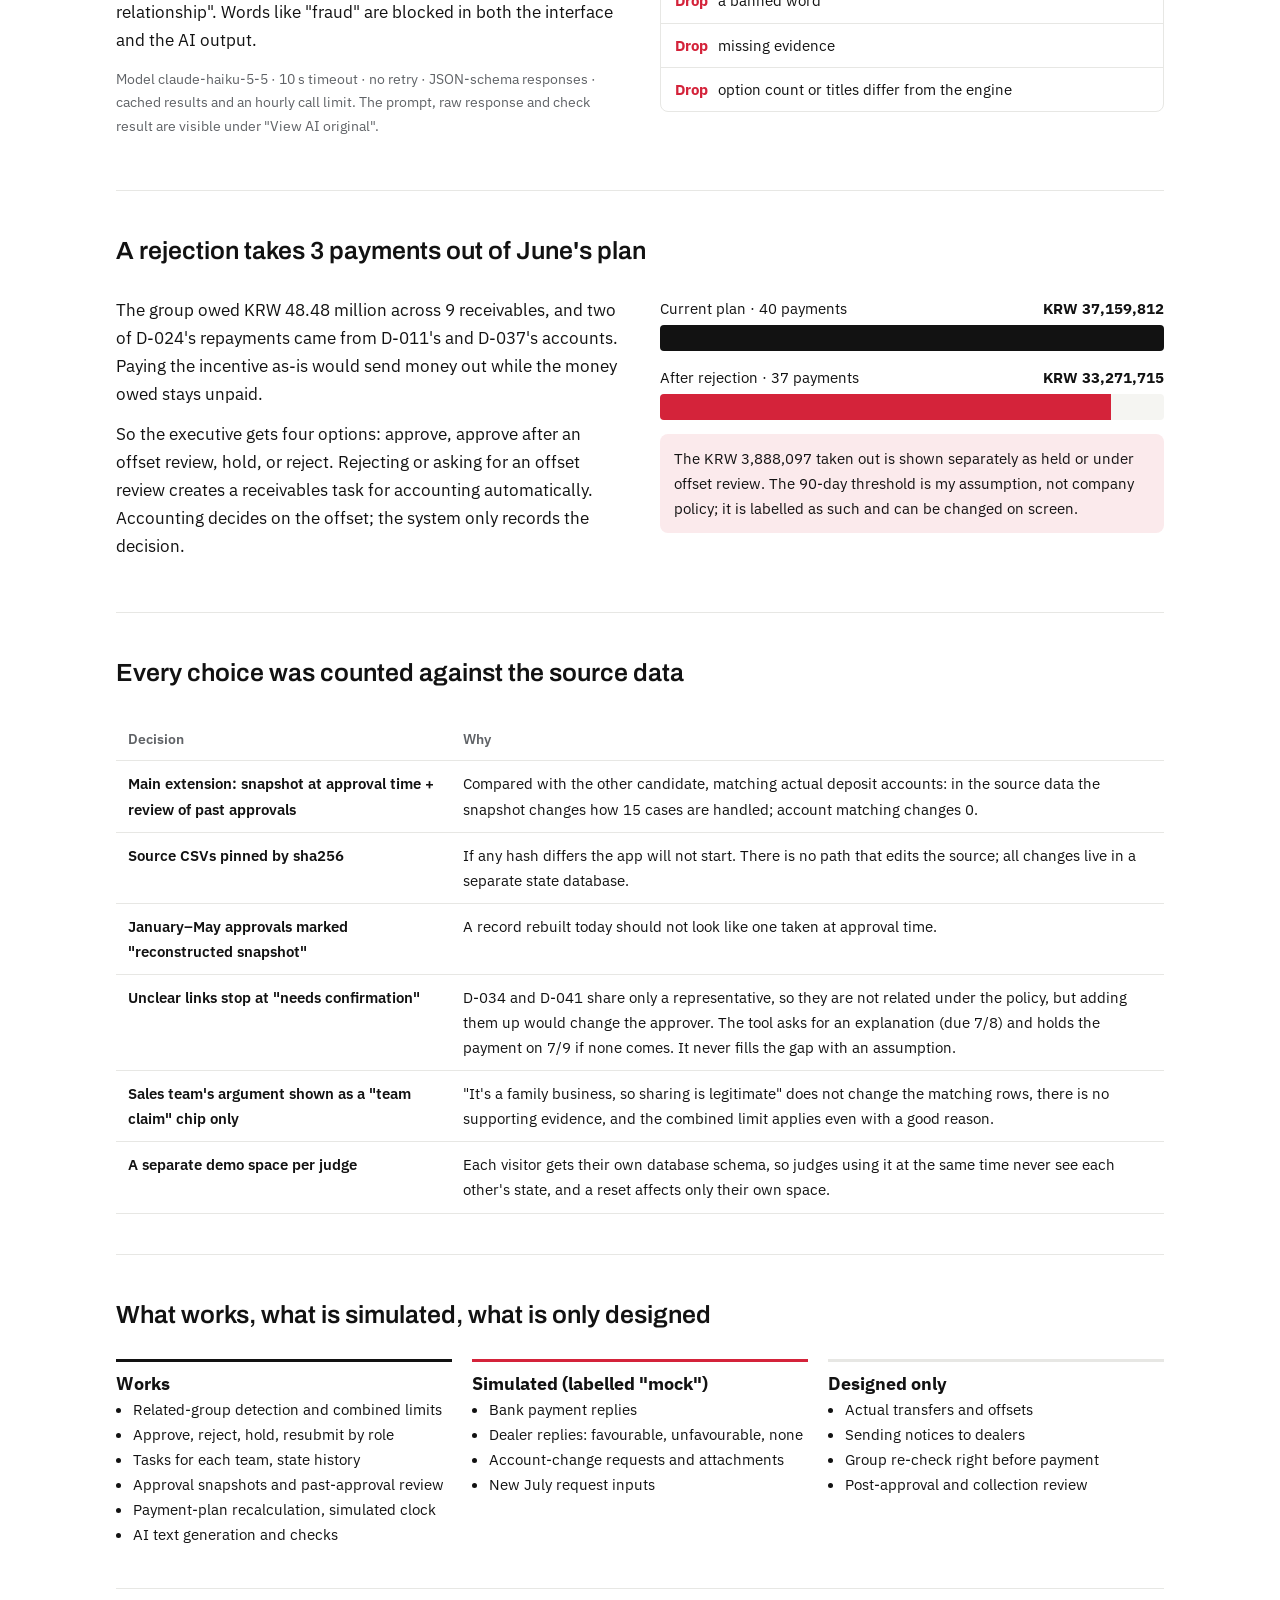
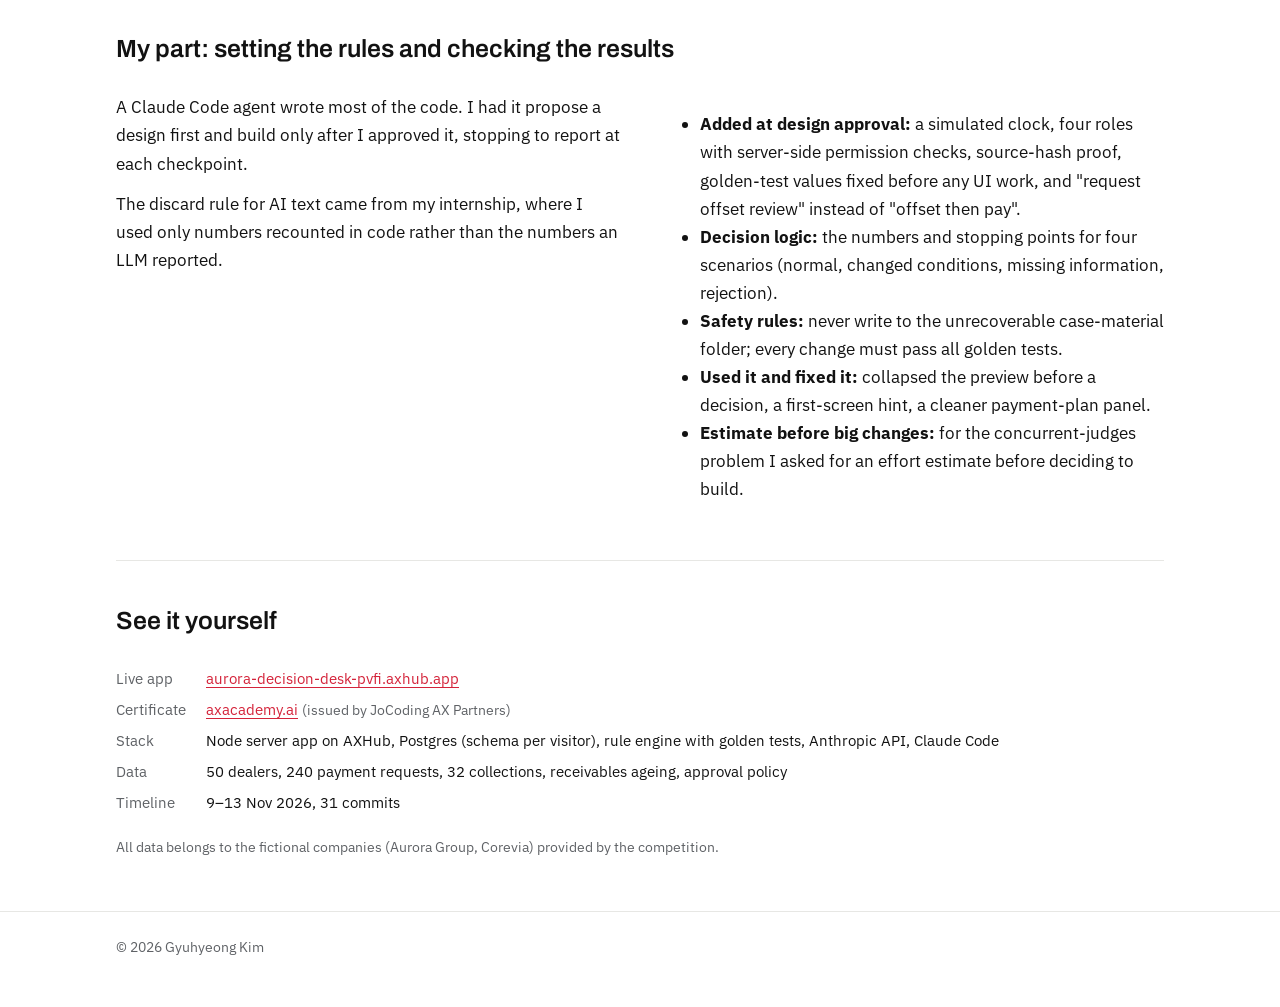
==== commit 882b9c8d: "Redesign as a journey map: Jeju → Switzerland → Qingdao → Paris → Hong Kong → Seoul → Hong Kong Co-A" ====
--- a/aurora-decision-desk.html
+++ b/aurora-decision-desk.html
@@ -7,7 +7,7 @@
   <meta name="description" content="Case study: an approval tool for sales-incentive payouts built solo for the AX Talent War (Samil PwC case). Top 10% of 2,916 entrants.">
   <link rel="preconnect" href="https://fonts.googleapis.com">
   <link rel="preconnect" href="https://fonts.gstatic.com" crossorigin>
-  <link href="https://fonts.googleapis.com/css2?family=IBM+Plex+Sans+KR:wght@400;600&family=IBM+Plex+Sans:wght@400;600&family=Source+Serif+4:opsz,wght@8..60,600&display=swap" rel="stylesheet">
+  <link href="https://fonts.googleapis.com/css2?family=Archivo:wdth,wght@62..125,400..800&family=IBM+Plex+Sans+KR:wght@400;600;700&family=IBM+Plex+Sans:wght@400;600;700&display=swap" rel="stylesheet">
   <link rel="stylesheet" href="styles.css">
   <script>
     try {
--- a/styles.css
+++ b/styles.css
@@ -1,29 +1,30 @@
+/* Used by the case-study page; tokens follow the journey-map site (site.css). */
 :root {
-  --bg: #fbfaf7;
+  --bg: #ffffff;
   --surface: #ffffff;
-  --text: #1c1b19;
-  --muted: #5c5a55;
-  --line: #e4e1da;
-  --accent: #1f5f8b;
-  --accent-soft: #e8f0f6;
-  --tag-bg: #f1efe9;
+  --text: #121212;
+  --muted: #5f6266;
+  --line: #e7e7e4;
+  --accent: #d4233a;
+  --accent-soft: #fbeaec;
+  --tag-bg: #f5f5f2;
   --maxw: 1080px;
   --measure: 70ch;
   --sans: "IBM Plex Sans", "IBM Plex Sans KR", system-ui, -apple-system, "Segoe UI", sans-serif;
-  --serif: "Source Serif 4", Georgia, "Noto Serif KR", serif;
+  --serif: "Archivo", "IBM Plex Sans KR", system-ui, sans-serif;
   color-scheme: light;
 }
 
 @media (prefers-color-scheme: dark) {
   :root:not([data-theme="light"]) {
-    --bg: #141413;
-    --surface: #1c1c1a;
-    --text: #ecebe6;
-    --muted: #a9a69e;
-    --line: #2f2e2b;
-    --accent: #8cc3eb;
-    --accent-soft: #1d2a34;
-    --tag-bg: #262522;
+    --bg: #111214;
+    --surface: #1a1c1f;
+    --text: #f1f1ef;
+    --muted: #a4a7ab;
+    --line: #2a2c30;
+    --accent: #ff6074;
+    --accent-soft: #2a1a1d;
+    --tag-bg: #1a1c1f;
     color-scheme: dark;
   }
 }
